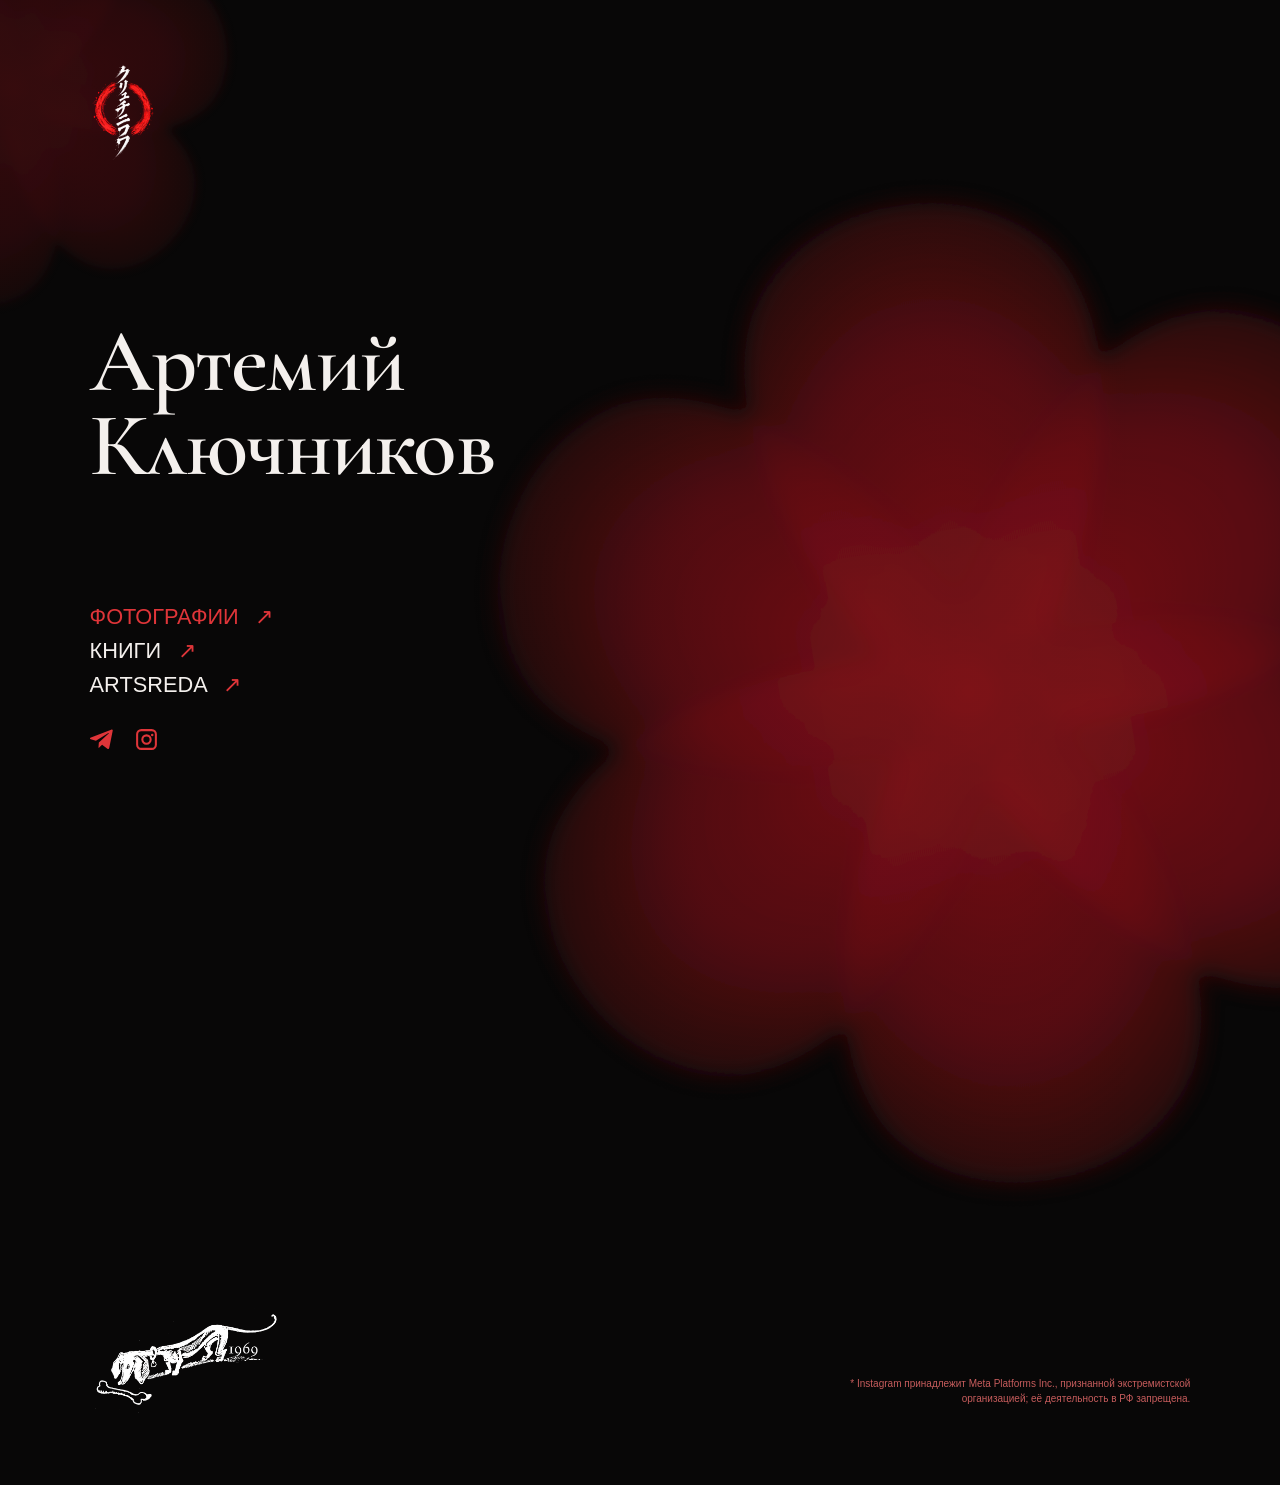
==== index.html @ 76c5a69c "Add files via upload First version of the website" ====
<!doctype html>
<html lang="ru"><head><meta charset="utf-8"><meta name="viewport" content="width=device-width,initial-scale=1"><meta name="theme-color" content="#080707"><meta name="description" content="Артемий Ключников — фотография, фотокниги, ArtSreda."><title>Артемий Ключников — фотография и книги</title><link rel="preconnect" href="https://fonts.googleapis.com"><link rel="preconnect" href="https://fonts.gstatic.com" crossorigin><link href="https://fonts.googleapis.com/css2?family=Cormorant+Garamond:wght@600&display=swap" rel="stylesheet"><link rel="stylesheet" href="./style.css"></head>
<body><main>
<div class="flower flower--right" aria-hidden="true"></div>
<div class="flower flower--left" aria-hidden="true"></div>
<section class="hero" aria-label="Главная страница">
 <div class="hero-inner">
  <header class="masthead"><img class="seal" src="./assets/enso-original.png" alt="Авторский знак с красным энсо"></header>
  <div class="identity"><h1>Артемий<br>Ключников</h1>
   <nav aria-label="Работы и проекты"><a href="https://artemiy.wfolio.pro/" target="_blank" rel="noopener noreferrer">ФОТОГРАФИИ <span aria-hidden="true">↗</span></a><a href="./books/index.html">КНИГИ <span aria-hidden="true">↗</span></a><a href="./artsreda/index.html">ARTSREDA <span aria-hidden="true">↗</span></a></nav>
   <div class="socials"><a href="https://t.me/artemiyjk" target="_blank" rel="noopener noreferrer" aria-label="Telegram"><svg viewBox="0 0 24 24" aria-hidden="true"><path d="M21.8 3.5 18.5 20c-.2 1.1-.9 1.4-1.8.9l-5.1-3.8-2.5 2.4c-.3.3-.5.5-1 .5l.4-5.2 9.4-8.5c.4-.4-.1-.6-.6-.3L5.7 13.3l-5-1.6c-1.1-.3-1.1-1.1.2-1.6L20.3 2.6c.9-.3 1.7.2 1.5.9Z"/></svg></a><a href="https://www.instagram.com/artemiyjk/" target="_blank" rel="noopener noreferrer" aria-label="Instagram"><svg viewBox="0 0 24 24" aria-hidden="true"><path d="M7 2h10a5 5 0 0 1 5 5v10a5 5 0 0 1-5 5H7a5 5 0 0 1-5-5V7a5 5 0 0 1 5-5Zm0 2a3 3 0 0 0-3 3v10a3 3 0 0 0 3 3h10a3 3 0 0 0 3-3V7a3 3 0 0 0-3-3H7Zm5 3a5 5 0 1 1 0 10 5 5 0 0 1 0-10Zm0 2a3 3 0 1 0 0 6 3 3 0 0 0 0-6Zm5.5-2.6a1.2 1.2 0 1 1 0 2.4 1.2 1.2 0 0 1 0-2.4Z"/></svg></a></div>
  </div>
 </div>
</section>
<footer class="colophon"><div class="colophon-inner"><img class="dachshund" src="./assets/dachshund-white-1969.png" alt="Авторский рисунок таксы с годом 1969"><p class="legal">* Instagram принадлежит Meta Platforms Inc., признанной экстремистской организацией; её деятельность в РФ запрещена.</p></div></footer>
</main></body></html>
---- style.css ----
/* Cormorant Garamond SemiBold is loaded from Google Fonts in index.html. */
:root{color-scheme:dark;--bg:#080707;--ink:#f4f0ed;--accent:#df3539}*{box-sizing:border-box}html{background:var(--bg);scroll-behavior:smooth}body{margin:0;background:var(--bg);color:var(--ink);font-family:Arial,Helvetica,sans-serif}a{color:inherit}
/* Оба цветка находятся в MAIN, а не в HERO: прокрутка не обрезает рисунок на стыке экранов. */
main{position:relative;isolation:isolate;overflow:hidden;background:#080707}
.flower{position:absolute;z-index:-1;pointer-events:none;aspect-ratio:1;background:url("./assets/petal-flower.svg") center/contain no-repeat}
/* Основной цветок: немного меньше, чем в v14, ближе к текстовому блоку. */
.flower--right{left:76%;top:77svh;width:max(108vw,130svh);transform:translate(-50%,-50%) rotate(-9deg);opacity:.82}
/* Второй, более тихий цветок: компенсирует верхнюю левую пустоту, не споря с именем. */
.flower--left{left:1%;top:10svh;width:max(48vw,66svh);transform:translate(-50%,-50%) rotate(14deg);opacity:.68}
main::after{content:"";position:absolute;z-index:-1;inset:0;pointer-events:none;background:linear-gradient(90deg,rgba(8,7,7,.56) 0%,rgba(8,7,7,.38) 28%,rgba(8,7,7,.10) 55%,rgba(8,7,7,.02) 100%)}
.hero{position:relative;min-height:100svh;background:transparent}
.hero-inner{width:min(100%,1320px);min-height:100svh;margin:auto;padding:clamp(38px,7vh,85px) clamp(30px,7vw,115px) clamp(60px,8vh,100px);display:flex;flex-direction:column}
.masthead{flex:0 0 auto}.seal{display:block;width:clamp(52px,5.2vw,76px);height:auto;mix-blend-mode:screen}
.identity{margin-top:auto;margin-bottom:auto;padding-top:clamp(55px,9vh,110px);width:max-content;max-width:100%}.identity h1{font-family:'Cormorant Garamond',Georgia,serif;font-size:clamp(61px,7vw,108px);line-height:.94;letter-spacing:-.018em;font-weight:600;margin:0 0 clamp(100px,13vh,145px)}
.identity nav{display:flex;flex-direction:column;align-items:flex-start;gap:10px}.identity nav a{text-decoration:none;font-size:clamp(16px,1.7vw,23px);line-height:1.1;transition:color .2s}.identity nav a:first-child{color:var(--accent)}.identity nav a span{color:var(--accent);padding-left:.48em}.identity nav a:hover,.identity nav a:focus-visible{color:#ff7377}.socials{display:flex;gap:19px;margin-top:30px}.socials a{display:inline-flex;color:var(--accent);width:25px;height:25px}.socials svg{width:100%;height:100%;fill:currentColor}.socials a:hover{color:#ff7377}
.colophon{background:transparent;min-height:65svh;display:flex;align-items:flex-end}.colophon-inner{width:min(100%,1320px);margin:0 auto;padding:60px clamp(30px,7vw,115px) clamp(42px,8vh,85px);display:flex;justify-content:space-between;align-items:flex-end;gap:40px}.dachshund{display:block;width:clamp(135px,15vw,205px);height:auto}.legal{color:#c65c5c;font-size:10px;line-height:1.5;max-width:345px;text-align:right;margin:0 0 7px}
@media(max-width:700px){.hero-inner{padding:clamp(34px,7vh,62px) 30px 48px;min-height:100svh}.seal{width:51px}.identity{padding-top:65px}.identity h1{font-size:clamp(59px,14vw,83px);line-height:.98;letter-spacing:-.018em;margin-bottom:95px}.identity nav{gap:10px}.identity nav a{font-size:clamp(17px,4.8vw,21px)}.socials{margin-top:30px}.flower--right{left:77%;top:82svh;width:max(220vw,132svh);opacity:.76;transform:translate(-50%,-50%) rotate(-9deg)}.flower--left{left:-18%;top:7svh;width:max(115vw,60svh);opacity:.30;transform:translate(-50%,-50%) rotate(14deg)}main::after{background:linear-gradient(90deg,rgba(8,7,7,.85) 0%,rgba(8,7,7,.56) 42%,rgba(8,7,7,.10) 100%)}.colophon{min-height:55svh}.colophon-inner{padding:60px 30px 40px;flex-direction:column;align-items:flex-start;gap:28px}.dachshund{width:165px}.legal{text-align:left;font-size:10px;max-width:310px}}
@media(max-height:620px) and (min-width:701px){.hero-inner{padding-top:30px;padding-bottom:35px}.identity{padding-top:35px}.identity h1{font-size:clamp(50px,5vw,75px);margin-bottom:75px}.socials{margin-top:18px}}
@media(prefers-reduced-motion:reduce){*{transition:none!important;scroll-behavior:auto!important}}
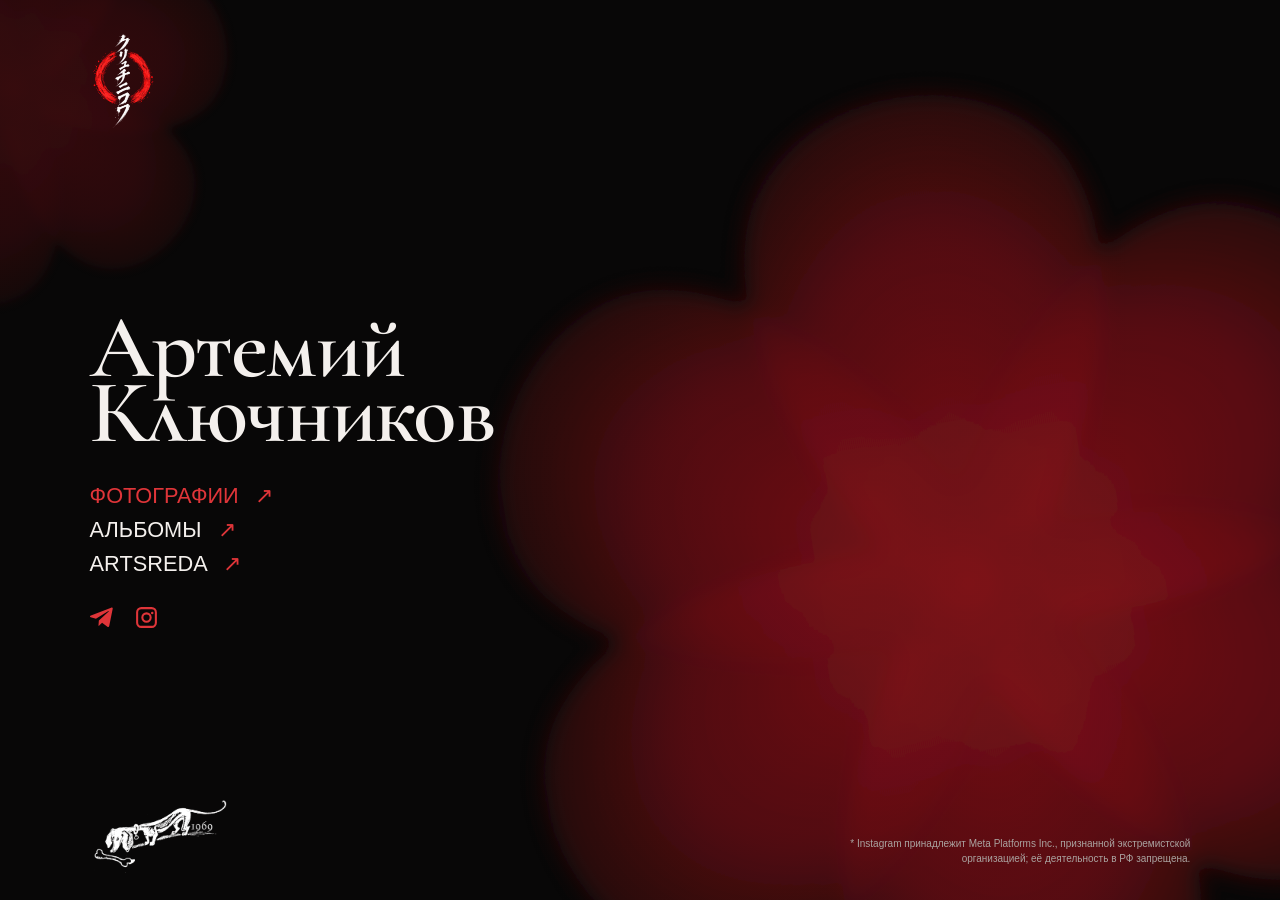
==== commit ff49d075: "Add files via upload Update website to version 31" ====
--- a/index.html
+++ b/index.html
@@ -1,13 +1,34 @@
 <!doctype html>
-<html lang="ru"><head><meta charset="utf-8"><meta name="viewport" content="width=device-width,initial-scale=1"><meta name="theme-color" content="#080707"><meta name="description" content="Артемий Ключников — фотография, фотокниги, ArtSreda."><title>Артемий Ключников — фотография и книги</title><link rel="preconnect" href="https://fonts.googleapis.com"><link rel="preconnect" href="https://fonts.gstatic.com" crossorigin><link href="https://fonts.googleapis.com/css2?family=Cormorant+Garamond:wght@600&display=swap" rel="stylesheet"><link rel="stylesheet" href="./style.css"></head>
-<body><main>
+<html lang="ru"><head><meta charset="utf-8"><meta name="viewport" content="width=device-width,initial-scale=1"><meta name="theme-color" content="#080707"><title>Fütter mein Ego!</title><meta property="og:title" content="Fütter mein Ego!"><meta property="og:type" content="website"><meta property="og:url" content="https://artemiy-k.ru/"><link rel="preconnect" href="https://fonts.googleapis.com"><link rel="preconnect" href="https://fonts.gstatic.com" crossorigin><link href="https://fonts.googleapis.com/css2?family=Cormorant+Garamond:wght@600&display=swap" rel="stylesheet"><link rel="stylesheet" href="./style.css?v=31"><!-- Yandex.Metrika counter -->
+<script type="text/javascript">
+    (function(m,e,t,r,i,k,a){
+        m[i]=m[i]||function(){(m[i].a=m[i].a||[]).push(arguments)};
+        m[i].l=1*new Date();
+        for (var j = 0; j < document.scripts.length; j++) {if (document.scripts[j].src === r) { return; }}
+        k=e.createElement(t),a=e.getElementsByTagName(t)[0],k.async=1,k.src=r,a.parentNode.insertBefore(k,a)
+    })(window, document,'script','https://mc.yandex.ru/metrika/tag.js?id=112881029', 'ym');
+
+    ym(112881029, 'init', {ssr:true, webvisor:true, clickmap:true, ecommerce:"dataLayer", referrer: document.referrer, url: location.href, accurateTrackBounce:true, trackLinks:true});
+</script>
+<!-- Google tag (gtag.js) -->
+<script async src="https://www.googletagmanager.com/gtag/js?id=G-MB0QJTR7G0"></script>
+<script>
+  window.dataLayer = window.dataLayer || [];
+  function gtag(){dataLayer.push(arguments);}
+  gtag('js', new Date());
+  gtag('config', 'G-MB0QJTR7G0');
+</script>
+<!-- /Google tag -->
+</head>
+<body><noscript><div><img src="https://mc.yandex.ru/watch/112881029" style="position:absolute; left:-9999px;" alt="" /></div></noscript>
+<!-- /Yandex.Metrika counter --><main>
 <div class="flower flower--right" aria-hidden="true"></div>
 <div class="flower flower--left" aria-hidden="true"></div>
 <section class="hero" aria-label="Главная страница">
  <div class="hero-inner">
   <header class="masthead"><img class="seal" src="./assets/enso-original.png" alt="Авторский знак с красным энсо"></header>
   <div class="identity"><h1>Артемий<br>Ключников</h1>
-   <nav aria-label="Работы и проекты"><a href="https://artemiy.wfolio.pro/" target="_blank" rel="noopener noreferrer">ФОТОГРАФИИ <span aria-hidden="true">↗</span></a><a href="./books/index.html">КНИГИ <span aria-hidden="true">↗</span></a><a href="./artsreda/index.html">ARTSREDA <span aria-hidden="true">↗</span></a></nav>
+   <nav aria-label="Работы и проекты"><a href="https://artemiy.wfolio.pro/" target="_blank" rel="noopener noreferrer">ФОТОГРАФИИ <span aria-hidden="true">↗</span></a><a href="./books/index.html">АЛЬБОМЫ <span aria-hidden="true">↗</span></a><a href="./artsreda/index.html">ARTSREDA <span aria-hidden="true">↗</span></a></nav>
    <div class="socials"><a href="https://t.me/artemiyjk" target="_blank" rel="noopener noreferrer" aria-label="Telegram"><svg viewBox="0 0 24 24" aria-hidden="true"><path d="M21.8 3.5 18.5 20c-.2 1.1-.9 1.4-1.8.9l-5.1-3.8-2.5 2.4c-.3.3-.5.5-1 .5l.4-5.2 9.4-8.5c.4-.4-.1-.6-.6-.3L5.7 13.3l-5-1.6c-1.1-.3-1.1-1.1.2-1.6L20.3 2.6c.9-.3 1.7.2 1.5.9Z"/></svg></a><a href="https://www.instagram.com/artemiyjk/" target="_blank" rel="noopener noreferrer" aria-label="Instagram"><svg viewBox="0 0 24 24" aria-hidden="true"><path d="M7 2h10a5 5 0 0 1 5 5v10a5 5 0 0 1-5 5H7a5 5 0 0 1-5-5V7a5 5 0 0 1 5-5Zm0 2a3 3 0 0 0-3 3v10a3 3 0 0 0 3 3h10a3 3 0 0 0 3-3V7a3 3 0 0 0-3-3H7Zm5 3a5 5 0 1 1 0 10 5 5 0 0 1 0-10Zm0 2a3 3 0 1 0 0 6 3 3 0 0 0 0-6Zm5.5-2.6a1.2 1.2 0 1 1 0 2.4 1.2 1.2 0 0 1 0-2.4Z"/></svg></a></div>
   </div>
  </div>
--- a/style.css
+++ b/style.css
@@ -12,8 +12,70 @@
 .hero-inner{width:min(100%,1320px);min-height:100svh;margin:auto;padding:clamp(38px,7vh,85px) clamp(30px,7vw,115px) clamp(60px,8vh,100px);display:flex;flex-direction:column}
 .masthead{flex:0 0 auto}.seal{display:block;width:clamp(52px,5.2vw,76px);height:auto;mix-blend-mode:screen}
 .identity{margin-top:auto;margin-bottom:auto;padding-top:clamp(55px,9vh,110px);width:max-content;max-width:100%}.identity h1{font-family:'Cormorant Garamond',Georgia,serif;font-size:clamp(61px,7vw,108px);line-height:.94;letter-spacing:-.018em;font-weight:600;margin:0 0 clamp(100px,13vh,145px)}
-.identity nav{display:flex;flex-direction:column;align-items:flex-start;gap:10px}.identity nav a{text-decoration:none;font-size:clamp(16px,1.7vw,23px);line-height:1.1;transition:color .2s}.identity nav a:first-child{color:var(--accent)}.identity nav a span{color:var(--accent);padding-left:.48em}.identity nav a:hover,.identity nav a:focus-visible{color:#ff7377}.socials{display:flex;gap:19px;margin-top:30px}.socials a{display:inline-flex;color:var(--accent);width:25px;height:25px}.socials svg{width:100%;height:100%;fill:currentColor}.socials a:hover{color:#ff7377}
+.identity nav{display:flex;flex-direction:column;align-items:flex-start;gap:10px}.identity nav a{text-decoration:none;font-size:clamp(16px,1.7vw,23px);line-height:1.1;transition:color .2s}.identity nav a:first-child{color:var(--accent)}.identity nav a span{color:var(--accent);padding-left:.48em}.identity nav a:hover,.identity nav a:focus-visible{color:#f4f0ed}.socials{display:flex;gap:19px;margin-top:30px}.socials a{display:inline-flex;color:var(--accent);width:25px;height:25px}.socials svg{width:100%;height:100%;fill:currentColor}.socials a:hover{color:#f4f0ed}
 .colophon{background:transparent;min-height:65svh;display:flex;align-items:flex-end}.colophon-inner{width:min(100%,1320px);margin:0 auto;padding:60px clamp(30px,7vw,115px) clamp(42px,8vh,85px);display:flex;justify-content:space-between;align-items:flex-end;gap:40px}.dachshund{display:block;width:clamp(135px,15vw,205px);height:auto}.legal{color:#c65c5c;font-size:10px;line-height:1.5;max-width:345px;text-align:right;margin:0 0 7px}
 @media(max-width:700px){.hero-inner{padding:clamp(34px,7vh,62px) 30px 48px;min-height:100svh}.seal{width:51px}.identity{padding-top:65px}.identity h1{font-size:clamp(59px,14vw,83px);line-height:.98;letter-spacing:-.018em;margin-bottom:95px}.identity nav{gap:10px}.identity nav a{font-size:clamp(17px,4.8vw,21px)}.socials{margin-top:30px}.flower--right{left:77%;top:82svh;width:max(220vw,132svh);opacity:.76;transform:translate(-50%,-50%) rotate(-9deg)}.flower--left{left:-18%;top:7svh;width:max(115vw,60svh);opacity:.30;transform:translate(-50%,-50%) rotate(14deg)}main::after{background:linear-gradient(90deg,rgba(8,7,7,.85) 0%,rgba(8,7,7,.56) 42%,rgba(8,7,7,.10) 100%)}.colophon{min-height:55svh}.colophon-inner{padding:60px 30px 40px;flex-direction:column;align-items:flex-start;gap:28px}.dachshund{width:165px}.legal{text-align:left;font-size:10px;max-width:310px}}
 @media(max-height:620px) and (min-width:701px){.hero-inner{padding-top:30px;padding-bottom:35px}.identity{padding-top:35px}.identity h1{font-size:clamp(50px,5vw,75px);margin-bottom:75px}.socials{margin-top:18px}}
 @media(prefers-reduced-motion:reduce){*{transition:none!important;scroll-behavior:auto!important}}
+
+/* V25: single-screen landing page; mobile / short viewports remain accessible. */
+html,body{min-height:100%;}
+@media (min-width:701px) and (min-height:650px){
+  html,body{height:100%;overflow:hidden}
+  main{height:100svh;display:flex;flex-direction:column}
+  .hero{min-height:0;flex:1 1 auto}
+  .hero-inner{min-height:0;height:100%;padding-top:clamp(20px,3.5vh,46px);padding-bottom:0}
+  .identity{padding-top:clamp(10px,2vh,24px)}
+  .identity h1{margin-bottom:clamp(24px,4.2vh,49px)}
+  .colophon{min-height:0;flex:0 0 auto}
+  .colophon-inner{padding-top:0;padding-bottom:clamp(17px,3vh,35px)}
+  .dachshund{width:clamp(108px,11vw,155px)}
+  .flower--right{top:65svh}
+}
+.identity h1{line-height:.76}
+.identity nav a{font-weight:400;text-decoration:none;transition:color .2s,font-weight .2s}
+.identity nav a:hover,.identity nav a:focus-visible{color:#fff;font-weight:700;text-decoration:none}
+.identity nav a:first-child:hover,.identity nav a:first-child:focus-visible{color:#f4f0ed}
+.socials a{transition:color .2s,transform .2s}.socials a:hover,.socials a:focus-visible{transform:translateY(-2px)}
+.legal{color:#aaa3a0}
+@media(max-width:700px){.identity h1{line-height:.79}}
+@media(max-height:650px) and (min-width:701px){.identity h1{line-height:.8}}
+
+/* V28: tighter two-line name and restrained hover palette. */
+.identity h1{line-height:.64}
+@media(max-width:700px){.identity h1{line-height:.68}}
+@media(max-height:650px) and (min-width:701px){.identity h1{line-height:.68}}
+/* No underlines on any site link, including browser defaults. */
+a,a:link,a:visited,a:hover,a:focus-visible,a:active{text-decoration:none}
+.identity nav a:first-child:hover,.identity nav a:first-child:focus-visible{color:#f4f0ed}
+.identity nav a:hover,.identity nav a:focus-visible{color:#f4f0ed}
+.socials a:hover,.socials a:focus-visible{color:#f4f0ed}
+
+/* Books links: controlled by stylesheet, not inline colours. */
+.books-page .books-back{color:#df3539}
+.books-page .books-artsreda{color:#eeeae5}
+.books-page a:hover,.books-page a:focus-visible{color:#fff;font-weight:700}
+
+/* V29: Albums page — no underlines in any state; cool, neutral hover. */
+.books-page a, .books-page a:link, .books-page a:visited,
+.books-page a:hover, .books-page a:focus-visible, .books-page a:active {
+  text-decoration: none !important;
+  text-decoration-line: none !important;
+  border-bottom: 0 !important;
+  box-shadow: none !important;
+}
+.books-page .books-back, .books-page .books-back:visited { color: #df3539; }
+.books-page .books-artsreda, .books-page .books-artsreda:visited { color: #eeeae5; }
+.books-page a:hover, .books-page a:focus-visible {
+  color: #8fbbe0 !important;
+  font-weight: 600;
+}
+
+/* V30: restore breathing room between the two name lines; neutral album hover. */
+.identity h1{line-height:.73}
+@media(max-width:700px){.identity h1{line-height:.77}}
+@media(max-height:650px) and (min-width:701px){.identity h1{line-height:.77}}
+.books-page a:hover,.books-page a:focus-visible{color:#f4f0ed !important;font-weight:400}
+
+/* V31: Albums — red hover without underlines or changes in weight. */
+.books-page .books-artsreda:hover,.books-page .books-artsreda:focus-visible{color:#df3539 !important;font-weight:400}
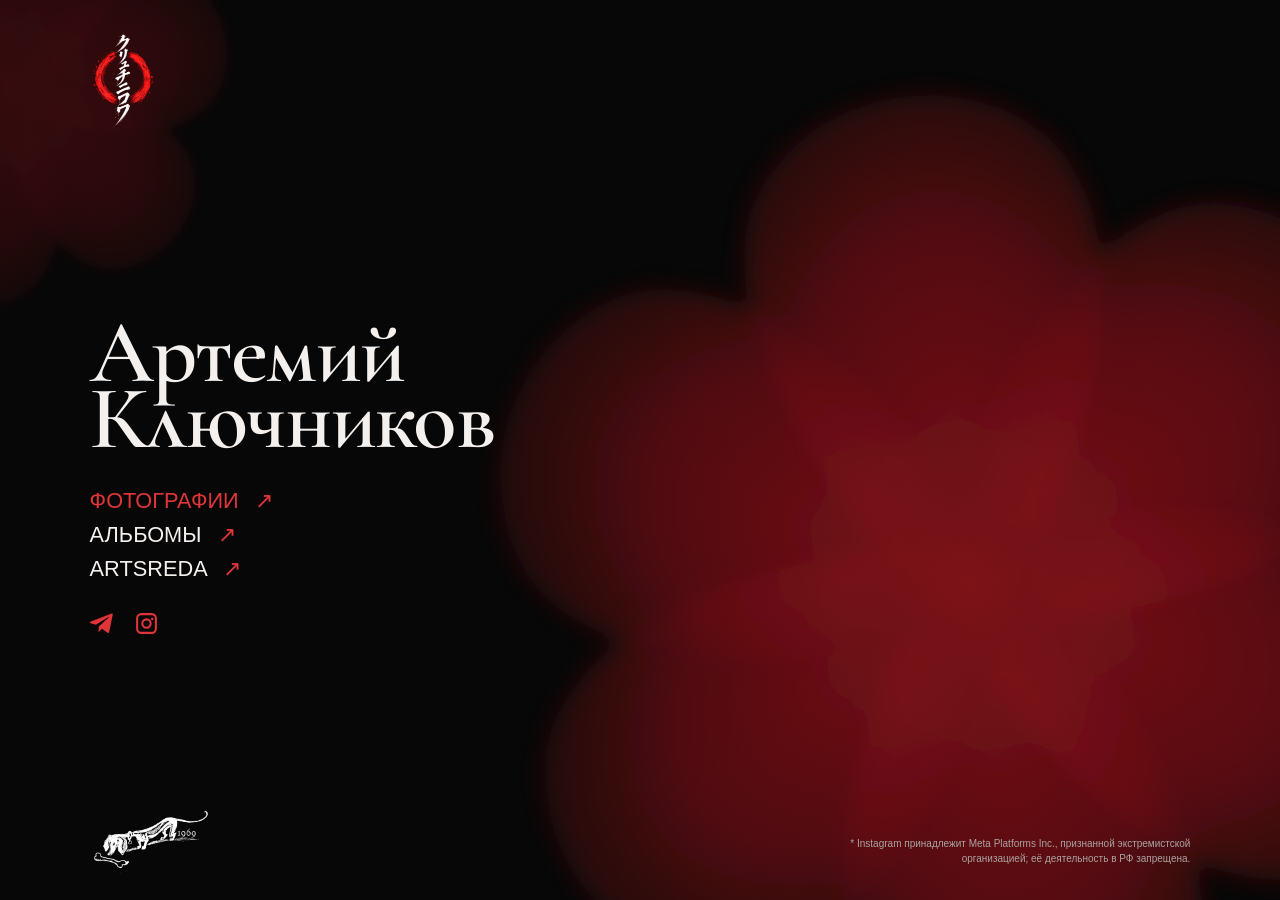
==== commit c3267cce: "Add files via upload" ====
--- a/index.html
+++ b/index.html
@@ -1,5 +1,5 @@
 <!doctype html>
-<html lang="ru"><head><meta charset="utf-8"><meta name="viewport" content="width=device-width,initial-scale=1"><meta name="theme-color" content="#080707"><title>Fütter mein Ego!</title><meta property="og:title" content="Fütter mein Ego!"><meta property="og:type" content="website"><meta property="og:url" content="https://artemiy-k.ru/"><link rel="preconnect" href="https://fonts.googleapis.com"><link rel="preconnect" href="https://fonts.gstatic.com" crossorigin><link href="https://fonts.googleapis.com/css2?family=Cormorant+Garamond:wght@600&display=swap" rel="stylesheet"><link rel="stylesheet" href="./style.css?v=31"><!-- Yandex.Metrika counter -->
+<html lang="ru"><head><meta charset="utf-8"><meta name="viewport" content="width=device-width,initial-scale=1"><meta name="theme-color" content="#080707"><title>Fütter mein Ego!</title><link rel="icon" href="./favicon.ico?v=32" sizes="any"><link rel="icon" type="image/png" href="./favicon.png?v=32"><meta property="og:title" content="Fütter mein Ego!"><meta property="og:type" content="website"><meta property="og:url" content="https://artemiy-k.ru/"><link rel="preconnect" href="https://fonts.googleapis.com"><link rel="preconnect" href="https://fonts.gstatic.com" crossorigin><link href="https://fonts.googleapis.com/css2?family=Cormorant+Garamond:wght@600&display=swap" rel="stylesheet"><link rel="stylesheet" href="./style.css?v=33"><!-- Yandex.Metrika counter -->
 <script type="text/javascript">
     (function(m,e,t,r,i,k,a){
         m[i]=m[i]||function(){(m[i].a=m[i].a||[]).push(arguments)};
--- a/style.css
+++ b/style.css
@@ -79,3 +79,28 @@
 
 /* V31: Albums — red hover without underlines or changes in weight. */
 .books-page .books-artsreda:hover,.books-page .books-artsreda:focus-visible{color:#df3539 !important;font-weight:400}
+
+
+/* V33: slightly smaller dachshund, and a single-screen mobile landing page. */
+.dachshund{width:clamp(115px,12.5vw,170px)}
+@media (min-width:701px) and (min-height:650px){.dachshund{width:clamp(95px,9.5vw,135px)}}
+@media (max-width:700px){
+  main{min-height:100svh;display:flex;flex-direction:column}
+  .hero{min-height:0;flex:1 1 auto;display:flex;flex-direction:column}
+  .hero-inner{min-height:0;flex:1 1 auto;padding-top:clamp(15px,3.2svh,28px);padding-bottom:0}
+  .identity{padding-top:clamp(6px,2svh,18px)}
+  .identity h1{margin-bottom:clamp(22px,4svh,38px)}
+  .colophon{min-height:0;flex:0 0 auto}
+  .colophon-inner{padding:0 30px clamp(14px,2.5svh,25px);gap:clamp(8px,1.5svh,14px)}
+  .dachshund{width:clamp(105px,29vw,132px)}
+  .socials{margin-top:clamp(15px,2.8svh,26px)}
+}
+@media (max-width:700px) and (max-height:680px){
+  .identity h1{font-size:clamp(48px,12vw,68px);margin-bottom:clamp(14px,2.7svh,23px)}
+  .identity nav{gap:7px}
+  .identity nav a{font-size:clamp(15px,4vw,18px)}
+  .socials{margin-top:13px}
+  .colophon-inner{gap:7px;padding-bottom:10px}
+  .dachshund{width:clamp(86px,23vw,110px)}
+  .legal{font-size:9px;line-height:1.3}
+}
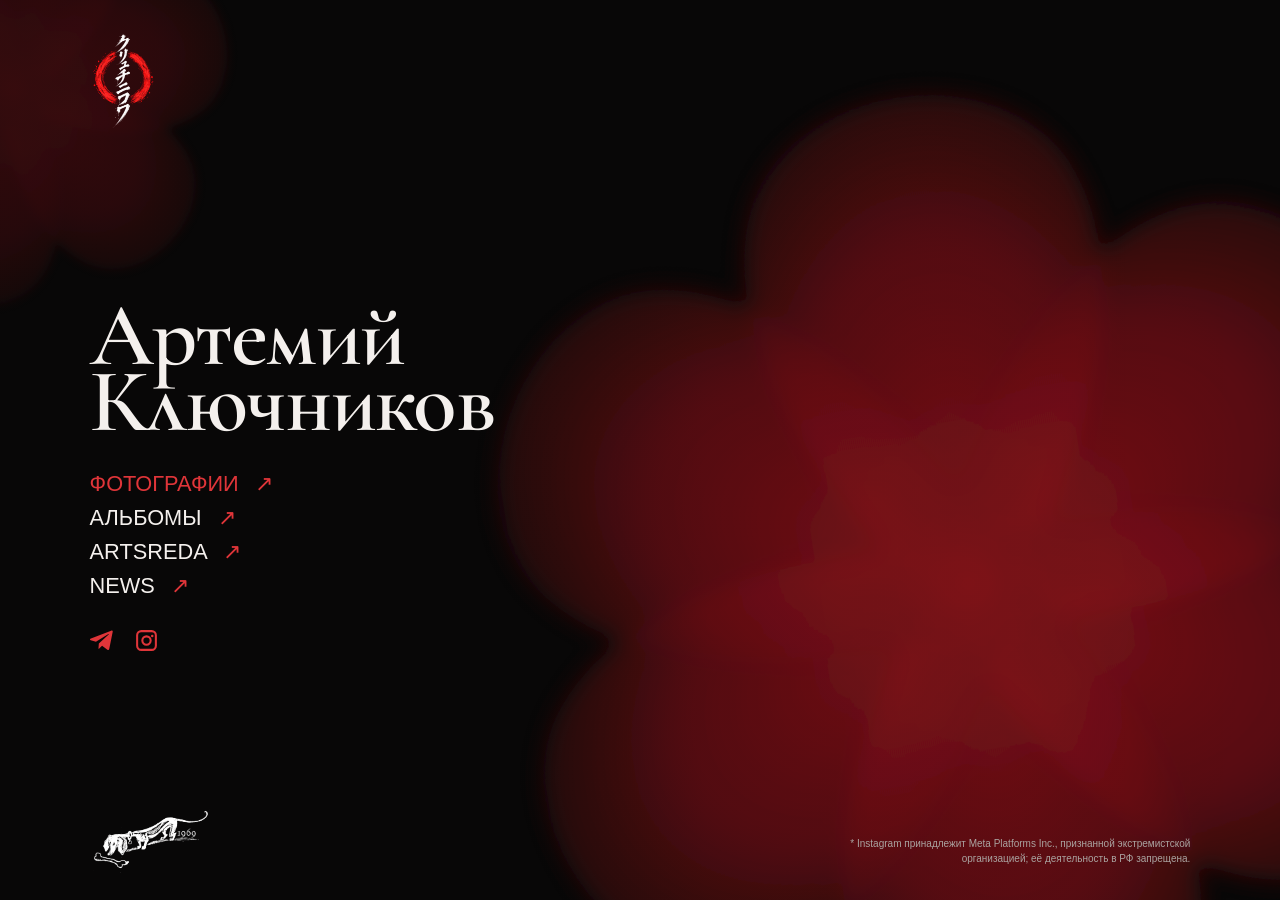
==== commit c14b7a34: "Add files via upload v 38" ====
--- a/index.html
+++ b/index.html
@@ -1,5 +1,5 @@
 <!doctype html>
-<html lang="ru"><head><meta charset="utf-8"><meta name="viewport" content="width=device-width,initial-scale=1"><meta name="theme-color" content="#080707"><title>Fütter mein Ego!</title><link rel="icon" href="./favicon.ico?v=32" sizes="any"><link rel="icon" type="image/png" href="./favicon.png?v=32"><meta property="og:title" content="Fütter mein Ego!"><meta property="og:type" content="website"><meta property="og:url" content="https://artemiy-k.ru/"><link rel="preconnect" href="https://fonts.googleapis.com"><link rel="preconnect" href="https://fonts.gstatic.com" crossorigin><link href="https://fonts.googleapis.com/css2?family=Cormorant+Garamond:wght@600&display=swap" rel="stylesheet"><link rel="stylesheet" href="./style.css?v=33"><!-- Yandex.Metrika counter -->
+<html lang="ru"><head><meta charset="utf-8"><meta name="viewport" content="width=device-width,initial-scale=1"><meta name="theme-color" content="#080707"><title>Fütter mein Ego!</title><link rel="icon" href="./favicon.ico?v=34" sizes="any"><link rel="icon" type="image/png" href="./favicon.png?v=34"><meta property="og:title" content="Fütter mein Ego!"><meta property="og:type" content="website"><meta property="og:url" content="https://artemiy-k.ru/"><link rel="preconnect" href="https://fonts.googleapis.com"><link rel="preconnect" href="https://fonts.gstatic.com" crossorigin><link href="https://fonts.googleapis.com/css2?family=Cormorant+Garamond:wght@600&display=swap" rel="stylesheet"><link rel="stylesheet" href="./style.css?v=35"><!-- Yandex.Metrika counter -->
 <script type="text/javascript">
     (function(m,e,t,r,i,k,a){
         m[i]=m[i]||function(){(m[i].a=m[i].a||[]).push(arguments)};
@@ -28,7 +28,7 @@
  <div class="hero-inner">
   <header class="masthead"><img class="seal" src="./assets/enso-original.png" alt="Авторский знак с красным энсо"></header>
   <div class="identity"><h1>Артемий<br>Ключников</h1>
-   <nav aria-label="Работы и проекты"><a href="https://artemiy.wfolio.pro/" target="_blank" rel="noopener noreferrer">ФОТОГРАФИИ <span aria-hidden="true">↗</span></a><a href="./books/index.html">АЛЬБОМЫ <span aria-hidden="true">↗</span></a><a href="./artsreda/index.html">ARTSREDA <span aria-hidden="true">↗</span></a></nav>
+   <nav aria-label="Работы и проекты"><a href="https://artemiy.wfolio.pro/" target="_blank" rel="noopener noreferrer">ФОТОГРАФИИ <span aria-hidden="true">↗</span></a><a href="./books/index.html">АЛЬБОМЫ <span aria-hidden="true">↗</span></a><a href="./artsreda/index.html">ARTSREDA <span aria-hidden="true">↗</span></a><a href="./news/index.html">NEWS <span aria-hidden="true">↗</span></a></nav>
    <div class="socials"><a href="https://t.me/artemiyjk" target="_blank" rel="noopener noreferrer" aria-label="Telegram"><svg viewBox="0 0 24 24" aria-hidden="true"><path d="M21.8 3.5 18.5 20c-.2 1.1-.9 1.4-1.8.9l-5.1-3.8-2.5 2.4c-.3.3-.5.5-1 .5l.4-5.2 9.4-8.5c.4-.4-.1-.6-.6-.3L5.7 13.3l-5-1.6c-1.1-.3-1.1-1.1.2-1.6L20.3 2.6c.9-.3 1.7.2 1.5.9Z"/></svg></a><a href="https://www.instagram.com/artemiyjk/" target="_blank" rel="noopener noreferrer" aria-label="Instagram"><svg viewBox="0 0 24 24" aria-hidden="true"><path d="M7 2h10a5 5 0 0 1 5 5v10a5 5 0 0 1-5 5H7a5 5 0 0 1-5-5V7a5 5 0 0 1 5-5Zm0 2a3 3 0 0 0-3 3v10a3 3 0 0 0 3 3h10a3 3 0 0 0 3-3V7a3 3 0 0 0-3-3H7Zm5 3a5 5 0 1 1 0 10 5 5 0 0 1 0-10Zm0 2a3 3 0 1 0 0 6 3 3 0 0 0 0-6Zm5.5-2.6a1.2 1.2 0 1 1 0 2.4 1.2 1.2 0 0 1 0-2.4Z"/></svg></a></div>
   </div>
  </div>
--- a/style.css
+++ b/style.css
@@ -104,3 +104,41 @@
   .dachshund{width:clamp(86px,23vw,110px)}
   .legal{font-size:9px;line-height:1.3}
 }
+
+
+/* V35: NEWS — chronological text feed. */
+.news-page{min-height:100svh;background:#080707;overflow:visible}
+.news-wrap{width:min(100%,1100px);margin:0 auto;padding:clamp(42px,7vw,90px) clamp(30px,7vw,115px) 90px}
+.news-back{display:inline-block;color:#df3539;font-size:14px;letter-spacing:.02em;margin-bottom:clamp(58px,9vh,105px)}
+.news-back:hover,.news-back:focus-visible{color:#f4f0ed}
+.news-page h1{font-family:'Cormorant Garamond',Georgia,serif;font-size:clamp(64px,9vw,122px);line-height:.8;letter-spacing:-.018em;font-weight:600;margin:0 0 clamp(70px,10vh,120px)}
+.news-list{max-width:780px}
+.news-item{padding:0 0 clamp(38px,5vh,62px);margin:0 0 clamp(38px,5vh,62px);border-bottom:1px solid rgba(244,240,237,.14)}
+.news-date{display:block;color:#aaa3a0;font-size:12px;line-height:1.4;margin-bottom:12px}
+.news-text{display:inline-block;color:#eeeae5;font-size:clamp(19px,2.1vw,27px);line-height:1.35;font-weight:400}
+a.news-text:hover,a.news-text:focus-visible{color:#df3539}
+.news-text span{color:#df3539}
+.news-empty{color:#aaa3a0;font-size:16px;line-height:1.5;margin:0}
+@media(max-width:700px){.news-wrap{padding:34px 30px 60px}.news-back{margin-bottom:65px}.news-page h1{font-size:clamp(58px,19vw,82px);margin-bottom:65px}.news-item{padding-bottom:34px;margin-bottom:34px}.news-text{font-size:20px}}
+
+/* V36: real NEWS entries; slightly quieter reading size. */
+.news-text{font-size:clamp(17px,1.75vw,23px)}
+@media(max-width:700px){.news-text{font-size:18px}}
+
+
+/* V38: NEWS as a quiet chronological journal rather than a notice board. */
+.news-list{max-width:720px}
+.news-item{padding:0;margin:0 0 clamp(58px,7vh,86px);border-bottom:0}
+.news-date{font-size:11px;letter-spacing:.045em;color:#827d7a;margin-bottom:14px}
+.news-text{display:inline-block;font-family:'Cormorant Garamond',Georgia,serif;color:#e8e3df;font-size:clamp(18px,1.8vw,24px);line-height:1.18;font-weight:400}
+.news-lead{display:block;color:#bcb6b2;font-size:.78em;line-height:1.35;margin-bottom:4px}
+.news-title{display:inline;color:#eeeae5;font-size:1.12em;font-weight:600}
+.news-arrow{display:inline;color:#df3539;font-size:.78em;margin-left:.28em;vertical-align:.08em}
+a.news-text:hover .news-title,a.news-text:focus-visible .news-title{color:#df3539}
+a.news-text:hover .news-lead,a.news-text:focus-visible .news-lead{color:#bcb6b2}
+@media(max-width:700px){
+  .news-page h1{margin-bottom:72px}
+  .news-item{margin-bottom:54px}
+  .news-date{margin-bottom:11px}
+  .news-text{font-size:19px}
+}
